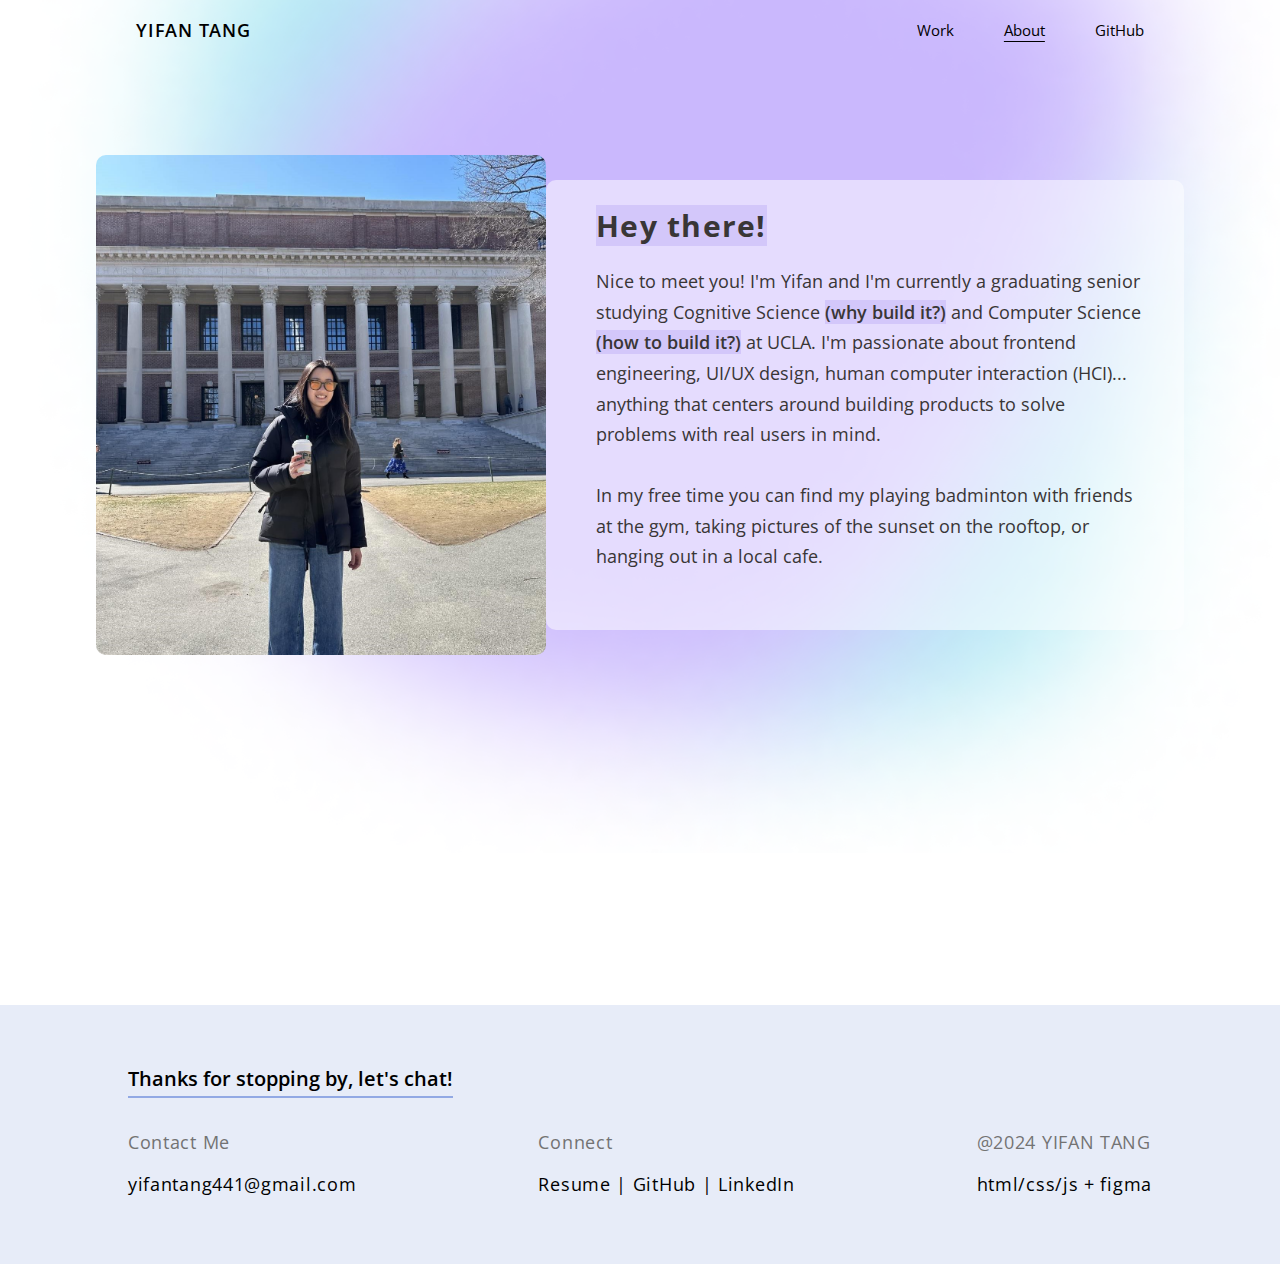
==== about.html @ 9736ba02 "Updated portfolio" ====
<!DOCTYPE html>
<html lang="en">
  <head>
    <meta charset="utf-8" />
    <title>About &ndash; Yifan Tang</title>
    <link rel="stylesheet" href="/styles/global.css" />
    <link rel="stylesheet" href="/styles/about.css" />
    <link rel="preconnect" href="https://fonts.googleapis.com" />
    <link rel="preconnect" href="https://fonts.gstatic.com" crossorigin />
    <link
      href="https://fonts.googleapis.com/css2?family=Open+Sans:ital,wght@0,400;0,600;0,700;1,400;1,600;1,700&display=swap"
      rel="stylesheet"
    />
    <link href="/assets/favicon.ico" rel="icon" type="image/x-icon" />
    <link rel="shortcut icon" href="assets/favicon.ico" type="image/x-icon" />
  </head>
  <body>
    <header>
      <div id="header-full-name-div">
        <a href="index.html">YIFAN TANG</a>
      </div>
      <nav id="header-nav">
        <a href="/index.html#work-section">Work</a>
        <a href="" class="about-link">About</a>
        <a href="https://github.com/yifan441" target="_blank" rel="noopener">GitHub</a>
      </nav>
    </header>
    <main>
      <section class="about-section">
        <div class="about__image">
          <img src="assets/images/about-me-picture.jpg" width="450" height="500" alt="profile picture" />
        </div>
        <div class="about__description">
          <h1><span>Hey there!</span></h1>
          <p>
            Nice to meet you! I'm Yifan and I'm currently a graduating senior studying Cognitive Science
            <span style="font-weight: 600">(why build it?)</span> and Computer Science
            <span style="font-weight: 600">(how to build it?)</span> at UCLA. I'm passionate about frontend engineering,
            UI/UX design, human computer interaction (HCI)... anything that centers around building products to solve
            problems with real users in mind.
            <br />
            <br />
            In my free time you can find my playing badminton with friends at the gym, taking pictures of the sunset on
            the rooftop, or hanging out in a local cafe.
            <!-- <br />
            <br />
            [book] Everything I Never Told You by Celeste Ng <br />
            [music note] moon and back by JVKE -->
          </p>
        </div>
      </section>
      <!-- <hr />
      <section class="about__skills">
        <h1>SKILLS</h1>
        <div class="holy-trinity">hi</div>
        <div class="other-languages">hi</div>
        <div class="libraries">hi</div>
        <div class="databases">hi</div>
        <div class="misc-skills">hi</div>
      </section> -->
    </main>
    <footer>
      <p>Thanks for stopping by, let's chat!</p>
      <div class="info-blocks">
        <div>
          <p>Contact Me</p>
          <p>yifantang441@gmail.com</p>
        </div>
        <div>
          <p>Connect</p>
          <p>
            <a
              href="https://drive.google.com/file/d/1B1faExwahN-UI_M6HQO4Zd6vg0gzUHmi/view?usp=sharing"
              target="_blank"
              rel="noopener"
              >Resume</a
            >
            | <a href="https://github.com/yifan441" target="_blank" rel="noopener">GitHub</a> |
            <a href="https://www.linkedin.com/in/yifan-tang/" target="_blank" rel="noopener">LinkedIn</a>
          </p>
        </div>
        <div>
          <p>@2024 YIFAN TANG</p>
          <p>html/css/js + figma</p>
        </div>
      </div>
    </footer>
  </body>
</html>
---- styles/global.css ----
/* || GENERAL STYLES */

a {
  text-decoration-color: transparent;
  text-underline-offset: 5px;
  color: black;
}

body {
  margin: 0;
  font-family: 'Open Sans', sans-serif;
  color: #393636;
}

img {
  display: block;
}

/* || LANDING IMAGE*/

body {
  /* background image */
  background-repeat: no-repeat;
  background-size: 100% auto;

  /* TODO: add media query for when screen size increases */

  /* Flex Container */
  display: flex;
  flex-direction: column;
}

/* || LANDING SECTION */

#landing-section {
  /* ensures landing section is always the same height as the screen */
  height: 95vh;
  box-sizing: border-box;
  margin-bottom: 200px;

  display: flex;
  flex-direction: column;
  justify-content: center;
  align-items: center;

  text-align: center;

  @media screen and (min-width: 1505px) {
    margin-bottom: 450px;
  }
}

/* || HEADER */

header {
  /* flex container */
  display: flex;
  justify-content: space-around;
  align-items: center;
  box-sizing: border-box;

  height: 5vh;
  width: 90%;
  max-width: 1400px;
  padding: 25px 20px;
  margin: 5px auto 0 auto;

  font-size: 18px;

  /* background: rgba(255, 255, 255, 0.4); */
  border-radius: 10px;
}

#header-full-name-div {
  margin-right: 40vw;
  font-weight: 600; /*idk if I want it slightly bolded*/
  letter-spacing: 0.75px;
}

#header-nav {
  display: flex;
  flex-direction: row;
}

#header-nav > a {
  margin-left: 50px;
  font-size: 15px;
  transition: text-decoration 0.4s ease;
}

#header-nav > a:hover {
  text-decoration-color: black;
}

/* || FOOTER */

footer {
  background-color: rgba(215, 223, 243, 0.6);
  padding: 30px 10% 30px 10%;

  @media screen and (min-width: 1505px) {
    padding: 0 18% 0 18%;
  }
}

footer > p {
  color: black;
  font-size: 20px;
  font-weight: 600;

  text-decoration: underline;
  text-decoration-color: #92a9e4;
  text-decoration-thickness: 2px;
  text-underline-offset: 10px;
}

footer > p {
  margin-top: 30px;
}

footer .info-blocks {
  display: flex;
  justify-content: space-between;
  margin-bottom: 20px;
}

footer .info-blocks > div > p:nth-child(1) {
  color: #737373;
  font-size: 18px;
  font-weight: 400;
  letter-spacing: 0.7px;
}

footer .info-blocks > div > p:nth-child(2) {
  color: #000;
  font-size: 18px;
  font-weight: 400;
  letter-spacing: 0.7px;
}

footer a {
  transition: color, text-decoration 0.4s ease;
}

footer a:hover {
  text-decoration-color: #92a9e4;
  color: #6881c1;
}

/* || MINI GRADIENT */

.mini-gradient {
  position: absolute;
  z-index: -1; /* Place the second image behind the container */
}
---- styles/about.css ----
/* || GENERAL */

h1 {
  font-style: normal;
  font-weight: 600;
  letter-spacing: 1.25px;
}

span {
  background-color: rgba(204, 189, 248, 0.7);
}

/* || LANDING IMAGE */
body {
  background-image: url(/assets/images/about-gradient.png);
}

/* || HEADER */
.about-link {
  text-decoration: underline;
}

/* || ABOUT SECTION */

.about-section {
  width: 85%;
  max-width: 1250px;

  display: flex;
  justify-content: space-between;
  align-items: center;

  margin: 100px auto 350px auto;
}

.about__image {
  position: relative;
  overflow: visible;
  z-index: 1;
}

.about__image > img {
  border-radius: 10px;
}

.about-section .mini-gradient {
  top: -50px;
  left: -100px;
  width: 900px;
  height: 900px;
}

.about__description {
  width: 650px;
  padding: 5px 40px 40px 50px;

  border-radius: 10px;
  background: rgba(255, 255, 255, 0.5);
}

.about__description > h1 {
  font-size: 30px;
  font-weight: 700;
}

.about__description > p {
  font-size: 18px;
  line-height: 1.7;
}

/* || SKILLS SECTION */

.about__skills > h1 {
  font-size: 25px;
  text-align: center;
}
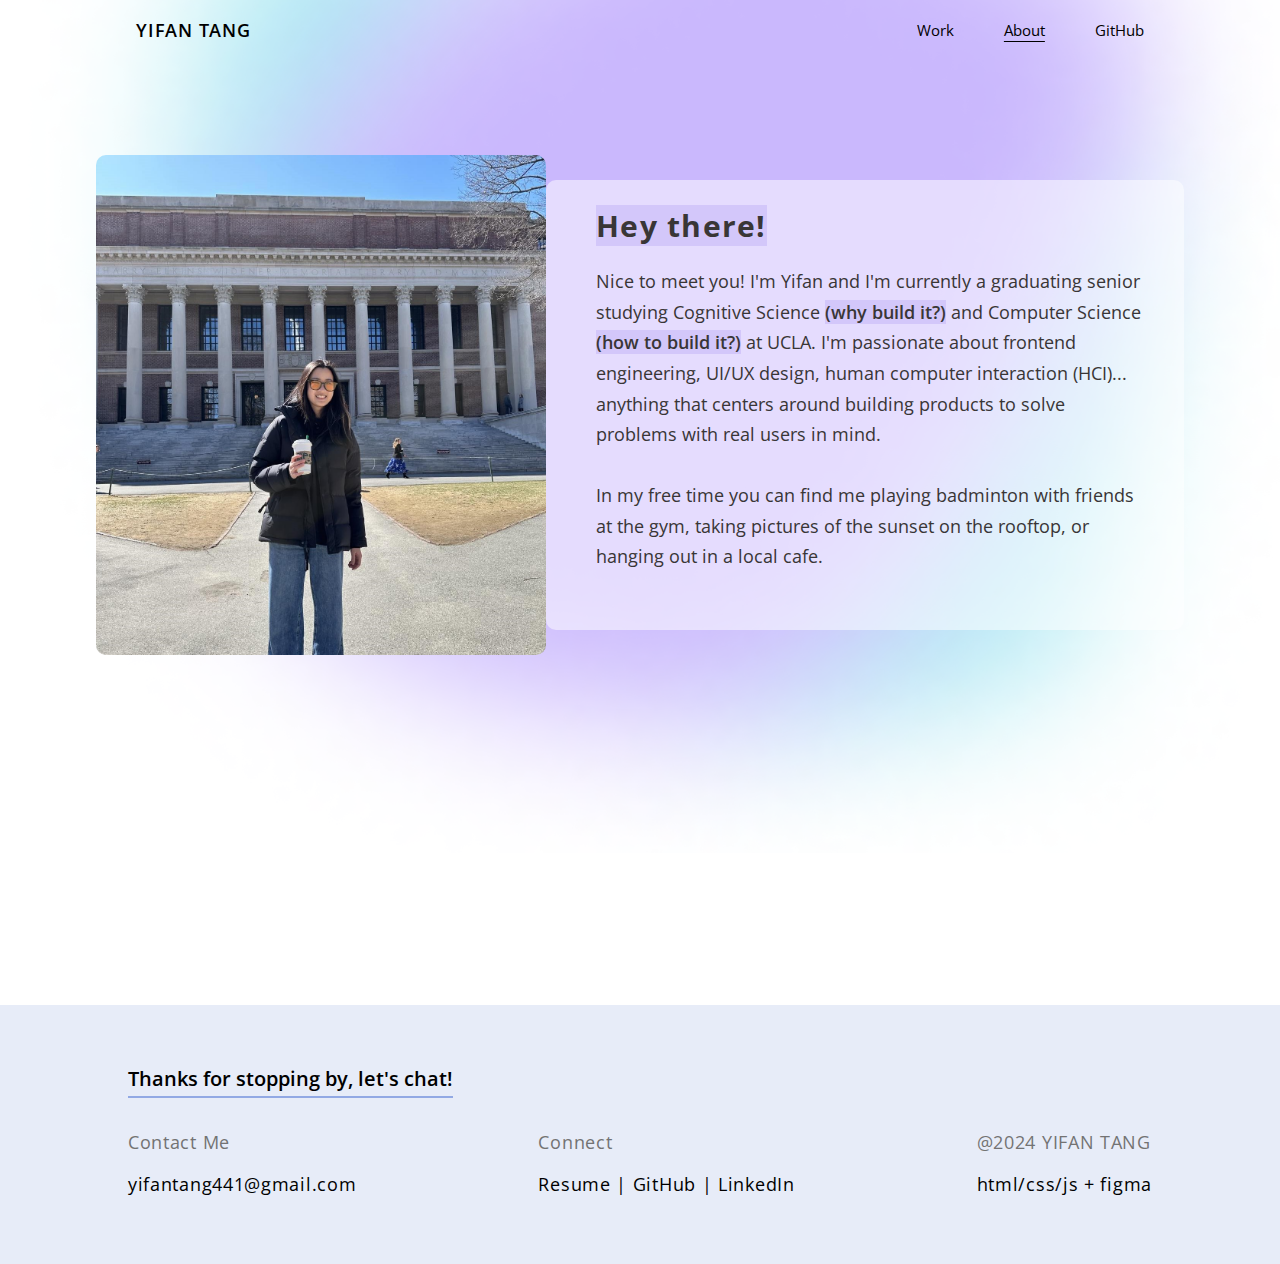
==== commit 99e61a3f: "Fixed typo" ====
--- a/about.html
+++ b/about.html
@@ -40,7 +40,7 @@
             problems with real users in mind.
             <br />
             <br />
-            In my free time you can find my playing badminton with friends at the gym, taking pictures of the sunset on
+            In my free time you can find me playing badminton with friends at the gym, taking pictures of the sunset on
             the rooftop, or hanging out in a local cafe.
             <!-- <br />
             <br />
